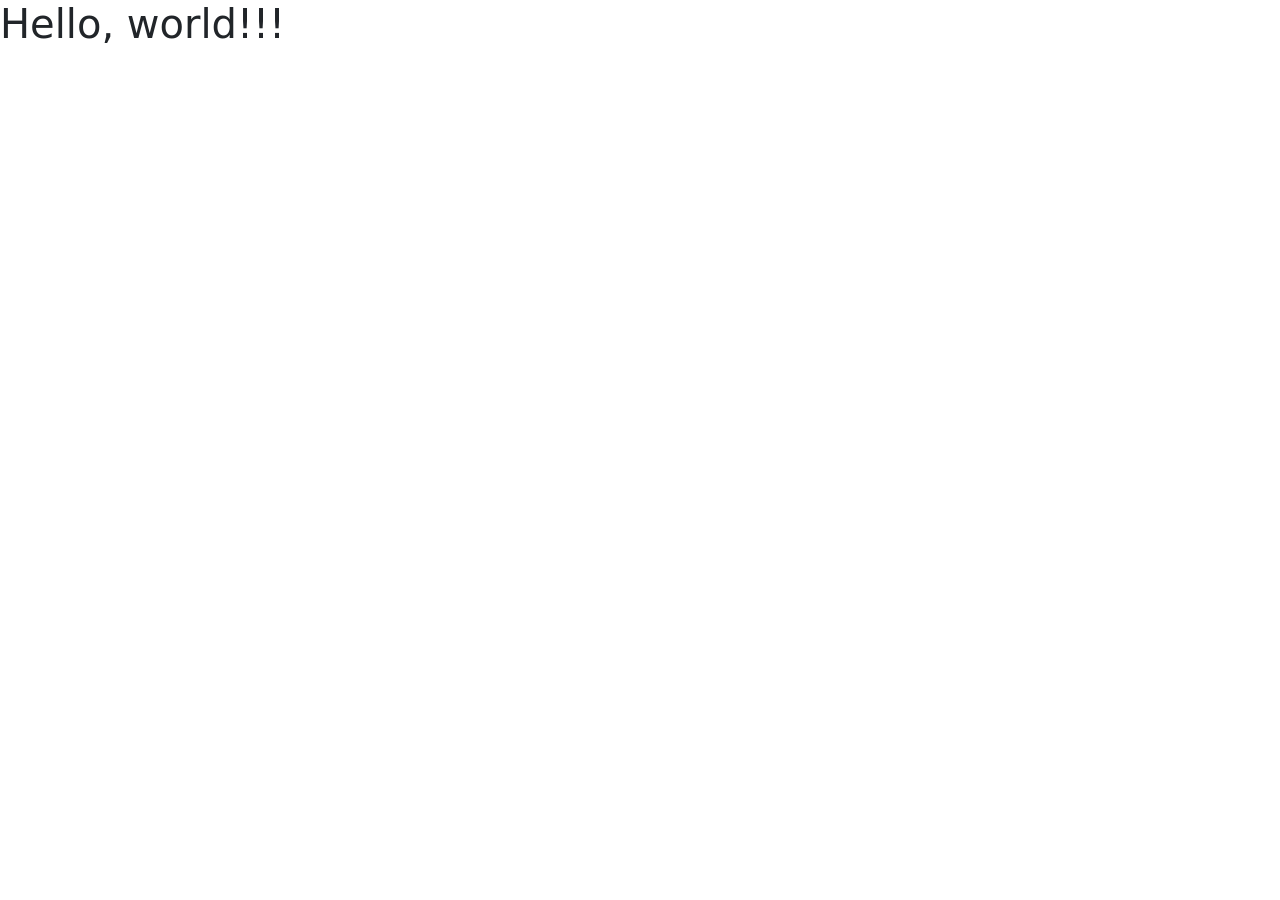
==== index.html @ 469d05d3 "加!" ====
<!doctype html>
<html lang="en">

<head>
    <meta charset="utf-8">
    <meta name="viewport" content="width=device-width, initial-scale=1">
    <title>Bootstrap demo</title>
    <link href="css/bootstrap.min.css" rel="stylesheet">
    <link ref="stylesheet" href="css/style.css">
</head>

<body>
    <h1>Hello, world!!!</h1>
    <script src="js/bootstrap.min.js"></script>
</body>
</html>
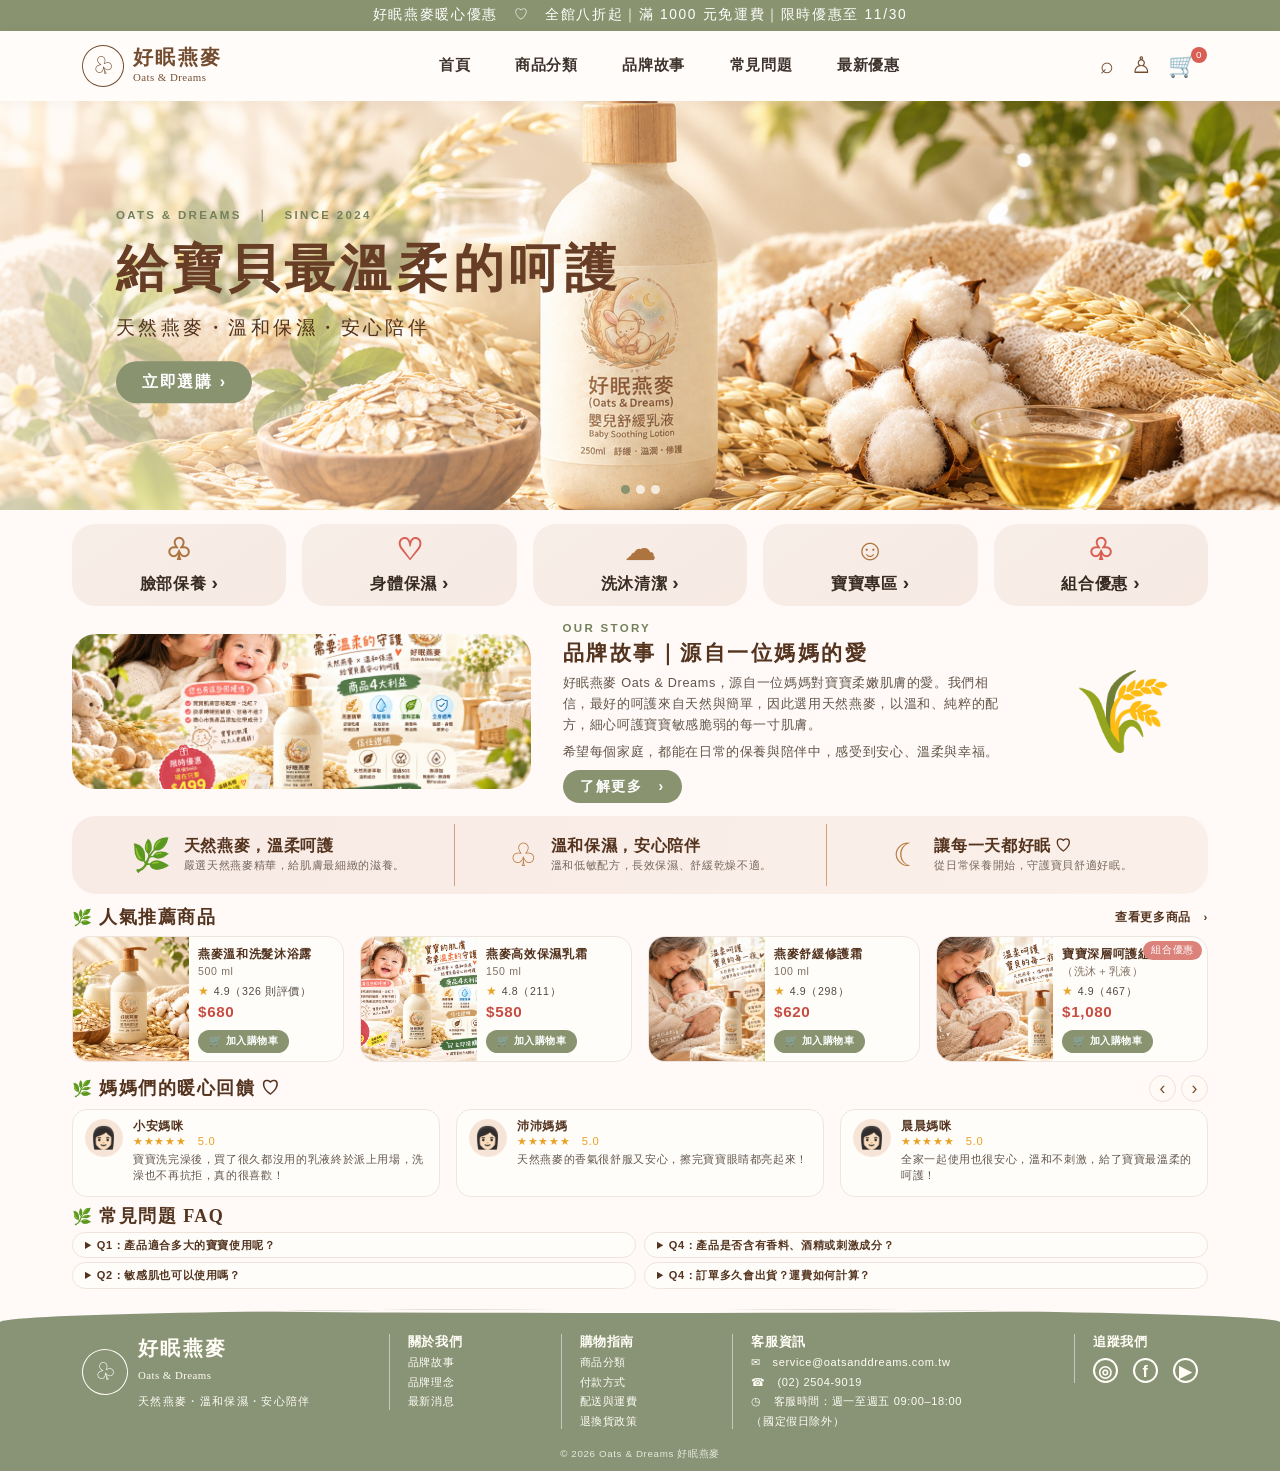
==== commit 8f510684: "Build responsive Oats and Dreams storefront" ====
--- a/index.html
+++ b/index.html
@@ -1,16 +1,95 @@
 <!doctype html>
-<html lang="en">
+<html lang="zh-Hant">
 
 <head>
     <meta charset="utf-8">
     <meta name="viewport" content="width=device-width, initial-scale=1">
-    <title>Bootstrap demo</title>
+    <meta name="description" content="好眠燕麥 Oats & Dreams，以天然燕麥與溫和保濕，陪伴寶貝每一個安心好眠。">
+    <meta name="theme-color" content="#8d9677">
+    <title>好眠燕麥 Oats &amp; Dreams｜給寶貝最溫柔的呵護</title>
     <link href="css/bootstrap.min.css" rel="stylesheet">
-    <link ref="stylesheet" href="css/style.css">
+    <link rel="stylesheet" href="css/style.css">
 </head>
 
 <body>
-    <h1>Hello, world!!!</h1>
-    <script src="js/bootstrap.min.js"></script>
+    <div class="announcement-bar text-center">好眠燕麥暖心優惠　♡　全館八折起｜滿 1000 元免運費｜限時優惠至 11/30</div>
+
+    <nav class="navbar navbar-expand-lg shop-nav sticky-top" aria-label="主要導覽">
+        <div class="container">
+            <a class="navbar-brand brand-mark" href="#top" aria-label="好眠燕麥首頁">
+                <span class="bunny" aria-hidden="true">♧</span><span><strong>好眠燕麥</strong><small>Oats &amp; Dreams</small></span>
+            </a>
+            <button class="navbar-toggler" type="button" data-bs-toggle="collapse" data-bs-target="#mainNav" aria-controls="mainNav" aria-expanded="false" aria-label="切換導覽選單"><span class="navbar-toggler-icon"></span></button>
+            <div class="collapse navbar-collapse" id="mainNav">
+                <ul class="navbar-nav mx-auto align-items-lg-center gap-lg-4">
+                    <li class="nav-item"><a class="nav-link" href="#top">首頁</a></li>
+                    <li class="nav-item"><a class="nav-link" href="#categories">商品分類</a></li>
+                    <li class="nav-item"><a class="nav-link" href="#story">品牌故事</a></li>
+                    <li class="nav-item"><a class="nav-link" href="#faq">常見問題</a></li>
+                    <li class="nav-item"><a class="nav-link" href="#products">最新優惠</a></li>
+                </ul>
+                <div class="nav-tools d-flex gap-3"><a href="#products" aria-label="搜尋商品">⌕</a><a href="#footer" aria-label="會員專區">♙</a><a href="#products" aria-label="購物車">🛒<span class="cart-count">0</span></a></div>
+            </div>
+        </div>
+    </nav>
+
+    <main id="top">
+        <section class="hero" aria-label="品牌主視覺">
+            <div id="heroCarousel" class="carousel slide carousel-fade" data-bs-ride="carousel">
+                <div class="carousel-indicators">
+                    <button type="button" data-bs-target="#heroCarousel" data-bs-slide-to="0" class="active" aria-current="true" aria-label="第 1 張"></button>
+                    <button type="button" data-bs-target="#heroCarousel" data-bs-slide-to="1" aria-label="第 2 張"></button>
+                    <button type="button" data-bs-target="#heroCarousel" data-bs-slide-to="2" aria-label="第 3 張"></button>
+                </div>
+                <div class="carousel-inner">
+                    <div class="carousel-item active"><img src="img/01.jpg" class="hero-image" alt="天然燕麥與好眠燕麥寶寶舒緩乳液"><div class="hero-copy"><p class="eyebrow">OATS &amp; DREAMS　｜　SINCE 2024</p><h1>給寶貝最溫柔的呵護</h1><p class="hero-subtitle">天然燕麥・溫和保濕・安心陪伴</p><a class="btn btn-olive" href="#products">立即選購 <span aria-hidden="true">›</span></a></div></div>
+                    <div class="carousel-item"><img src="img/02.jpg" class="hero-image" alt="媽媽與寶寶的溫柔肌膚呵護"><div class="hero-copy"><p class="eyebrow">GENTLE CARE, EVERY DAY</p><h2>從第一瓶開始<br>給寶貝安心呵護</h2><p class="hero-subtitle">溫柔成分，陪伴每一個成長時刻</p><a class="btn btn-olive" href="#story">認識我們 <span aria-hidden="true">›</span></a></div></div>
+                    <div class="carousel-item"><img src="img/03.jpg" class="hero-image" alt="好眠燕麥為寶貝帶來舒適保濕"><div class="hero-copy"><p class="eyebrow">A LITTLE LOVE, A BETTER SLEEP</p><h2>溫柔呵護<br>寶貝的每一夜</h2><p class="hero-subtitle">天然燕麥 × 溫和保濕</p><a class="btn btn-olive" href="#products">探索系列 <span aria-hidden="true">›</span></a></div></div>
+                </div>
+                <button class="carousel-control-prev" type="button" data-bs-target="#heroCarousel" data-bs-slide="prev" aria-label="上一張"><span class="carousel-control-prev-icon" aria-hidden="true"></span></button>
+                <button class="carousel-control-next" type="button" data-bs-target="#heroCarousel" data-bs-slide="next" aria-label="下一張"><span class="carousel-control-next-icon" aria-hidden="true"></span></button>
+            </div>
+        </section>
+
+        <div class="container storefront">
+            <section id="categories" class="category-grid row g-3" aria-label="商品分類">
+                <div class="col-6 col-md"><a class="category-card" href="#products"><span class="category-icon">♧</span><span>臉部保養 <b>›</b></span></a></div>
+                <div class="col-6 col-md"><a class="category-card" href="#products"><span class="category-icon coral">♡</span><span>身體保濕 <b>›</b></span></a></div>
+                <div class="col-6 col-md"><a class="category-card" href="#products"><span class="category-icon">☁</span><span>洗沐清潔 <b>›</b></span></a></div>
+                <div class="col-6 col-md"><a class="category-card" href="#products"><span class="category-icon">☺</span><span>寶寶專區 <b>›</b></span></a></div>
+                <div class="col-12 col-md"><a class="category-card" href="#products"><span class="category-icon coral">♧</span><span>組合優惠 <b>›</b></span></a></div>
+            </section>
+
+            <section id="story" class="story row align-items-center g-4">
+                <div class="col-lg-5"><img src="img/02.jpg" class="story-image" alt="媽媽親吻寶寶，傳遞溫柔呵護"></div>
+                <div class="col-lg-5 story-copy"><p class="section-kicker">OUR STORY</p><h2>品牌故事｜源自一位媽媽的愛</h2><p>好眠燕麥 Oats &amp; Dreams，源自一位媽媽對寶寶柔嫩肌膚的愛。我們相信，最好的呵護來自天然與簡單，因此選用天然燕麥，以溫和、純粹的配方，細心呵護寶寶敏感脆弱的每一寸肌膚。</p><p>希望每個家庭，都能在日常的保養與陪伴中，感受到安心、溫柔與幸福。</p><a class="btn btn-olive btn-sm" href="#footer">了解更多　›</a></div>
+                <div class="col-lg-2 story-sprig" aria-hidden="true">🌾</div>
+            </section>
+
+            <section class="promise row g-0" aria-label="品牌理念">
+                <div class="col-md-4 promise-item"><span class="promise-icon">🌿</span><div><h3>天然燕麥，溫柔呵護</h3><p>嚴選天然燕麥精華，給肌膚最細緻的滋養。</p></div></div>
+                <div class="col-md-4 promise-item"><span class="promise-icon">♧</span><div><h3>溫和保濕，安心陪伴</h3><p>溫和低敏配方，長效保濕、舒緩乾燥不適。</p></div></div>
+                <div class="col-md-4 promise-item"><span class="promise-icon">☾</span><div><h3>讓每一天都好眠 ♡</h3><p>從日常保養開始，守護寶貝舒適好眠。</p></div></div>
+            </section>
+
+            <section id="products" class="products-section">
+                <div class="section-heading"><h2><span>🌿</span> 人氣推薦商品</h2><a href="#products">查看更多商品　›</a></div>
+                <div class="row g-3 product-grid">
+                    <div class="col-12 col-sm-6 col-lg-3"><article class="product-card"><img src="img/01.jpg" alt="燕麥舒緩乳液"><div class="product-info"><h3>燕麥溫和洗髮沐浴露</h3><p>500 ml</p><div class="rating">★ <span>4.9（326 則評價）</span></div><strong class="price">$680</strong><a class="btn btn-olive btn-sm" href="#footer">🛒 加入購物車</a></div></article></div>
+                    <div class="col-12 col-sm-6 col-lg-3"><article class="product-card"><img src="img/02.jpg" alt="燕麥高效保濕乳霜"><div class="product-info"><h3>燕麥高效保濕乳霜</h3><p>150 ml</p><div class="rating">★ <span>4.8（211）</span></div><strong class="price">$580</strong><a class="btn btn-olive btn-sm" href="#footer">🛒 加入購物車</a></div></article></div>
+                    <div class="col-12 col-sm-6 col-lg-3"><article class="product-card"><img src="img/04.png" alt="燕麥舒緩修護霜"><div class="product-info"><h3>燕麥舒緩修護霜</h3><p>100 ml</p><div class="rating">★ <span>4.9（298）</span></div><strong class="price">$620</strong><a class="btn btn-olive btn-sm" href="#footer">🛒 加入購物車</a></div></article></div>
+                    <div class="col-12 col-sm-6 col-lg-3"><article class="product-card"><span class="product-badge">組合優惠</span><img src="img/03.jpg" alt="寶寶深層呵護組"><div class="product-info"><h3>寶寶深層呵護組</h3><p>（洗沐＋乳液）</p><div class="rating">★ <span>4.9（467）</span></div><strong class="price">$1,080</strong><a class="btn btn-olive btn-sm" href="#footer">🛒 加入購物車</a></div></article></div>
+                </div>
+            </section>
+
+            <section class="reviews-section"><div class="section-heading"><h2><span>🌿</span> 媽媽們的暖心回饋 ♡</h2><div class="review-arrows"><button aria-label="上一則">‹</button><button aria-label="下一則">›</button></div></div><div class="row g-3"><div class="col-md-4"><article class="review-card"><span class="avatar">👩🏻</span><div><h3>小安媽咪</h3><div class="stars">★★★★★　5.0</div><p>寶寶洗完澡後，買了很久都沒用的乳液終於派上用場，洗澡也不再抗拒，真的很喜歡！</p></div></article></div><div class="col-md-4"><article class="review-card"><span class="avatar">👩🏻</span><div><h3>沛沛媽媽</h3><div class="stars">★★★★★　5.0</div><p>天然燕麥的香氣很舒服又安心，擦完寶寶眼睛都亮起來！</p></div></article></div><div class="col-md-4"><article class="review-card"><span class="avatar">👩🏻</span><div><h3>晨晨媽咪</h3><div class="stars">★★★★★　5.0</div><p>全家一起使用也很安心，溫和不刺激，給了寶寶最溫柔的呵護！</p></div></article></div></div></section>
+
+            <section id="faq" class="faq-section"><h2><span>🌿</span> 常見問題 FAQ</h2><div class="row g-2"><div class="col-md-6"><details><summary>Q1：產品適合多大的寶寶使用呢？</summary><p>配方溫和，建議依商品說明使用；第一次使用可先做局部肌膚測試。</p></details><details><summary>Q2：敏感肌也可以使用嗎？</summary><p>每位寶寶膚況不同，敏感肌建議先諮詢專業醫師。</p></details></div><div class="col-md-6"><details><summary>Q4：產品是否含有香料、酒精或刺激成分？</summary><p>請參考各商品完整成分標示，如有疑慮可聯絡客服。</p></details><details><summary>Q4：訂單多久會出貨？運費如何計算？</summary><p>滿 NT$1,000 享免運優惠，出貨時間請參考購物須知。</p></details></div></div></section>
+        </div>
+    </main>
+
+    <footer id="footer" class="site-footer"><div class="container footer-content"><div class="footer-brand"><span class="bunny">♧</span><div><strong>好眠燕麥</strong><small>Oats &amp; Dreams</small><p>天然燕麥・溫和保濕・安心陪伴</p></div></div><div class="footer-col"><h2>關於我們</h2><a href="#story">品牌故事</a><a href="#story">品牌理念</a><a href="#products">最新消息</a></div><div class="footer-col"><h2>購物指南</h2><a href="#products">商品分類</a><a href="#faq">付款方式</a><a href="#faq">配送與運費</a><a href="#faq">退換貨政策</a></div><div class="footer-col contact"><h2>客服資訊</h2><a href="mailto:service@oatsanddreams.com.tw">✉　service@oatsanddreams.com.tw</a><a href="tel:025049019">☎　(02) 2504-9019</a><span>◷　客服時間：週一至週五 09:00–18:00</span><span>（國定假日除外）</span></div><div class="footer-col social"><h2>追蹤我們</h2><div><a href="#footer" aria-label="Instagram">◎</a><a href="#footer" aria-label="Facebook">f</a><a href="#footer" aria-label="YouTube">▶</a></div></div></div><div class="copyright">© 2026 Oats &amp; Dreams 好眠燕麥</div></footer>
+
+    <script src="js/bootstrap.bundle.min.js"></script>
 </body>
-</html>+</html>
--- a/css/style.css
+++ b/css/style.css
@@ -0,0 +1,140 @@
+:root {
+    --ink: #54341f;
+    --brown: #744d31;
+    --olive: #89936f;
+    --olive-dark: #74805c;
+    --cream: #fffaf6;
+    --peach: #f7ece5;
+    --coral: #d95e54;
+}
+
+html { scroll-behavior: smooth; scroll-padding-top: 90px; }
+body { color: var(--ink); background: #fffaf7; font-family: "Noto Sans TC", "Microsoft JhengHei", sans-serif; letter-spacing: .04em; }
+a { color: inherit; text-decoration: none; }
+.announcement-bar { padding: 5px 12px; background: var(--olive); color: #fff; font-size: .86rem; letter-spacing: .12em; }
+.shop-nav { min-height: 70px; background: rgba(255, 252, 249, .96); box-shadow: 0 2px 12px #5938170b; }
+.brand-mark { display: inline-flex; align-items: center; gap: 9px; color: var(--brown); line-height: 1.1; }
+.brand-mark strong, .footer-brand strong { display: block; font-family: Georgia, "Noto Serif TC", serif; font-size: 1.22rem; letter-spacing: .12em; }
+.brand-mark small, .footer-brand small { display: block; margin-top: 4px; font-family: Georgia, serif; font-size: .68rem; letter-spacing: .04em; }
+.bunny { display: inline-grid; width: 42px; height: 42px; place-items: center; border: 1.5px solid currentColor; border-radius: 50%; font-size: 1.55rem; transform: rotate(-18deg); }
+.navbar-nav .nav-link { padding: .75rem .65rem !important; color: #3e342d; font-size: .95rem; font-weight: 600; }
+.navbar-nav .nav-link:hover, .nav-tools a:hover { color: var(--olive-dark); }
+.nav-tools a { position: relative; color: var(--brown); font-size: 1.45rem; line-height: 1; }
+.cart-count { position: absolute; top: -7px; right: -9px; display: grid; width: 16px; height: 16px; place-items: center; border-radius: 50%; background: var(--coral); color: white; font-size: .62rem; }
+.hero, .hero .carousel, .hero .carousel-inner, .hero .carousel-item { min-height: 310px; height: clamp(310px, 32vw, 450px); }
+.hero { overflow: hidden; background: #eee3d9; }
+.hero-image { width: 100%; height: 100%; object-fit: cover; object-position: center 54%; }
+.hero .carousel-item::after { position: absolute; inset: 0; background: linear-gradient(90deg, rgba(255,248,241,.68), rgba(255,248,241,.33) 37%, transparent 70%); content: ""; }
+.hero-copy { position: absolute; z-index: 1; top: 50%; left: max(calc((100vw - 1120px) / 2 + 36px), 8%); width: min(46%, 510px); transform: translateY(-50%); }
+.hero-copy .eyebrow, .section-kicker { margin-bottom: .55rem; color: var(--olive-dark); font-size: .72rem; font-weight: 700; letter-spacing: .2em; }
+.hero-copy h1, .hero-copy h2 { margin-bottom: .4rem; color: #673e25; font-family: Georgia, "Noto Serif TC", serif; font-size: clamp(2rem, 4vw, 3.25rem); font-weight: 700; letter-spacing: .1em; line-height: 1.35; }
+.hero-subtitle { margin: .7rem 0 1.15rem; font-size: clamp(.95rem, 1.8vw, 1.2rem); letter-spacing: .18em; }
+.btn-olive { padding: .56rem 1.6rem; border: 0; border-radius: 50rem; background: var(--olive); color: white; font-weight: 600; letter-spacing: .12em; }
+.btn-olive:hover, .btn-olive:focus { background: var(--olive-dark); color: white; }
+.hero .carousel-indicators { z-index: 2; margin-bottom: 1rem; }
+.hero .carousel-indicators [data-bs-target] { width: 9px; height: 9px; border: 0; border-radius: 50%; background-color: #fff; opacity: .72; }
+.hero .carousel-indicators .active { background-color: var(--olive); opacity: 1; }
+.storefront { max-width: 1160px; }
+.category-grid { padding: 14px 0 10px; }
+.category-card { display: flex; min-height: 82px; flex-direction: column; align-items: center; justify-content: center; gap: 2px; border-radius: 23px; background: linear-gradient(145deg, #f8eee8, #f6eae3); color: #382b22; font-weight: 650; transition: transform .2s, box-shadow .2s; }
+.category-card:hover { transform: translateY(-3px); box-shadow: 0 8px 20px #68442212; }
+.category-icon { color: #ae7440; font-family: Georgia, serif; font-size: 1.85rem; line-height: 1.15; }
+.category-icon.coral { color: var(--coral); }
+.category-card b { font-size: 1.2rem; }
+.story { padding: 4px 0 13px; }
+.story-image { width: 100%; height: 155px; border-radius: 24px; object-fit: cover; object-position: 17% 43%; }
+.story-copy { position: relative; padding: 0 1.2rem; }
+.story-copy .section-kicker { margin-bottom: .2rem; }
+.story-copy h2 { margin-bottom: .45rem; font-family: Georgia, "Noto Serif TC", serif; font-size: 1.32rem; font-weight: 700; letter-spacing: .12em; }
+.story-copy p:not(.section-kicker) { margin-bottom: .42rem; color: #625449; font-size: .79rem; line-height: 1.65; }
+.story-copy .btn { padding: .38rem 1.1rem; }
+.story-sprig { display: grid; place-items: center; color: #bd8543; font-size: 5rem; }
+.promise { margin: 0 0 13px; padding: 8px 10px; border-radius: 24px; background: linear-gradient(100deg, #f8eae5, #fbf0e9); }
+.promise-item { display: flex; min-height: 62px; align-items: center; justify-content: center; gap: 12px; padding: 5px 14px; }
+.promise-item + .promise-item { border-left: 1px solid #d8a079; }
+.promise-icon { color: #b87b3e; font-size: 2rem; }
+.promise-item h3 { margin: 0 0 2px; font-family: Georgia, "Noto Serif TC", serif; font-size: 1rem; font-weight: 700; }
+.promise-item p { margin: 0; color: #75665b; font-size: .7rem; }
+.products-section, .reviews-section { margin-top: 7px; }
+.section-heading { display: flex; align-items: center; justify-content: space-between; margin-bottom: 7px; }
+.section-heading h2, .faq-section > h2 { margin: 0; font-family: Georgia, "Noto Serif TC", serif; font-size: 1.13rem; font-weight: 750; letter-spacing: .08em; }
+.section-heading h2 span, .faq-section > h2 span { color: #9ba77d; font-size: 1rem; }
+.section-heading > a { font-size: .72rem; font-weight: 600; }
+.product-card { position: relative; display: flex; min-height: 124px; overflow: hidden; border: 1px solid #eee5df; border-radius: 17px; background: #fffdfa; }
+.product-card > img { width: 43%; min-height: 124px; object-fit: cover; object-position: center; }
+.product-info { display: flex; min-width: 0; flex: 1; flex-direction: column; align-items: flex-start; padding: 9px 9px 8px; }
+.product-info h3 { margin: 0; font-size: .77rem; font-weight: 700; line-height: 1.4; }
+.product-info p { margin: 1px 0 2px; color: #806f61; font-size: .66rem; }
+.rating { color: #e9a522; font-size: .76rem; }
+.rating span { color: #51473f; font-size: .66rem; }
+.price { margin: 1px 0 3px; color: #c74d43; font-size: .95rem; }
+.product-info .btn { margin-top: auto; padding: .24rem .7rem; font-size: .65rem; letter-spacing: .04em; }
+.product-badge { position: absolute; z-index: 1; top: 4px; right: 5px; padding: 2px 8px; border-radius: 50rem; background: #db827b; color: white; font-size: .61rem; }
+.reviews-section { margin-top: 13px; }
+.review-arrows { display: flex; gap: 5px; }
+.review-arrows button { width: 27px; height: 27px; border: 1px solid #eee2d9; border-radius: 50%; background: #fffaf6; color: var(--brown); font-size: 1.1rem; line-height: 1; }
+.review-card { display: flex; min-height: 88px; gap: 10px; padding: 9px 12px; border: 1px solid #eee5df; border-radius: 15px; background: #fffdfa; }
+.avatar { display: grid; width: 38px; height: 38px; flex: 0 0 38px; place-items: center; border-radius: 50%; background: #f6e5d7; font-size: 1.35rem; }
+.review-card h3 { margin: 0; font-size: .76rem; font-weight: 700; }
+.stars { color: #eaa226; font-size: .7rem; }
+.review-card p { margin: 2px 0 0; color: #62564c; font-size: .66rem; line-height: 1.5; }
+.faq-section { margin: 9px 0 16px; }
+.faq-section > h2 { margin-bottom: 4px; }
+.faq-section details { margin-bottom: 4px; padding: 4px 12px; border: 1px solid #eee4dc; border-radius: 50rem; background: #fffdfa; font-size: .69rem; }
+.faq-section summary { cursor: pointer; font-weight: 600; list-style-position: inside; }
+.faq-section details p { margin: 6px 0 4px 22px; color: #75665b; }
+.site-footer { position: relative; overflow: hidden; padding: 25px 0 9px; border-radius: 48% 48% 0 0 / 8% 8% 0 0; background: #899477; color: #fffdf5; }
+.site-footer::before { position: absolute; top: 0; right: 0; left: 0; height: 14px; border-radius: 50%; background: #fffaf7; content: ""; transform: translateY(-10px); }
+.footer-content { display: flex; align-items: flex-start; justify-content: space-between; gap: 22px; }
+.footer-brand { display: flex; align-items: center; gap: 10px; min-width: 240px; }
+.footer-brand .bunny { width: 46px; height: 46px; }
+.footer-brand p { margin: 10px 0 0; font-size: .7rem; letter-spacing: .12em; }
+.footer-col { display: flex; flex-direction: column; gap: 3px; min-width: 105px; padding-left: 18px; border-left: 1px solid #ffffff80; font-size: .69rem; }
+.footer-col h2 { margin: 0 0 2px; font-size: .8rem; font-weight: 700; }
+.footer-col a:hover { color: #f7d8a8; }
+.footer-col.contact { min-width: 275px; }
+.footer-col.social > div { display: flex; gap: 15px; margin-top: 4px; }
+.footer-col.social > div a { display: grid; width: 25px; height: 25px; place-items: center; border: 2px solid currentColor; border-radius: 50%; font-size: 1rem; font-weight: 700; }
+.copyright { margin-top: 18px; text-align: center; font-size: .61rem; opacity: .8; }
+
+@media (max-width: 991.98px) {
+    .navbar-collapse { padding: 8px 0 13px; }
+    .nav-tools { padding-top: 8px; }
+    .story-sprig { display: none; }
+    .footer-content { flex-wrap: wrap; }
+}
+
+@media (max-width: 767.98px) {
+    .announcement-bar { font-size: .69rem; letter-spacing: .03em; }
+    .shop-nav { min-height: 62px; }
+    .hero, .hero .carousel, .hero .carousel-inner, .hero .carousel-item { min-height: 355px; height: 65vw; max-height: 470px; }
+    .hero-image { object-position: 57% center; }
+    .hero .carousel-item::after { background: linear-gradient(90deg, rgba(255,248,241,.82), rgba(255,248,241,.5) 53%, rgba(255,248,241,.04)); }
+    .hero-copy { left: 7%; width: 73%; }
+    .hero-copy h1, .hero-copy h2 { font-size: clamp(1.8rem, 7vw, 2.55rem); }
+    .hero-subtitle { max-width: 255px; font-size: .9rem; letter-spacing: .1em; }
+    .category-card { min-height: 76px; border-radius: 18px; font-size: .85rem; }
+    .story { padding-top: 4px; }
+    .story-image { height: 210px; }
+    .story-copy { padding: 0 12px; }
+    .promise { padding: 8px 12px; }
+    .promise-item { justify-content: flex-start; padding: 8px 10px; }
+    .promise-item + .promise-item { border-top: 1px solid #d8a079; border-left: 0; }
+    .promise-item p { font-size: .74rem; }
+    .product-card { min-height: 140px; }
+    .product-card > img { min-height: 140px; }
+    .product-info { padding: 10px; }
+    .product-info h3 { font-size: .82rem; }
+    .product-info .btn { font-size: .7rem; }
+    .faq-section details { border-radius: 16px; }
+    .site-footer { border-radius: 20% 20% 0 0 / 3% 3% 0 0; }
+    .footer-content { gap: 18px 10px; }
+    .footer-brand { width: 100%; }
+    .footer-col { min-width: calc(50% - 10px); padding-left: 10px; }
+    .footer-col.contact { min-width: 100%; }
+}
+
+@media (prefers-reduced-motion: reduce) {
+    html { scroll-behavior: auto; }
+    *, *::before, *::after { transition-duration: .01ms !important; animation-duration: .01ms !important; animation-iteration-count: 1 !important; }
+}
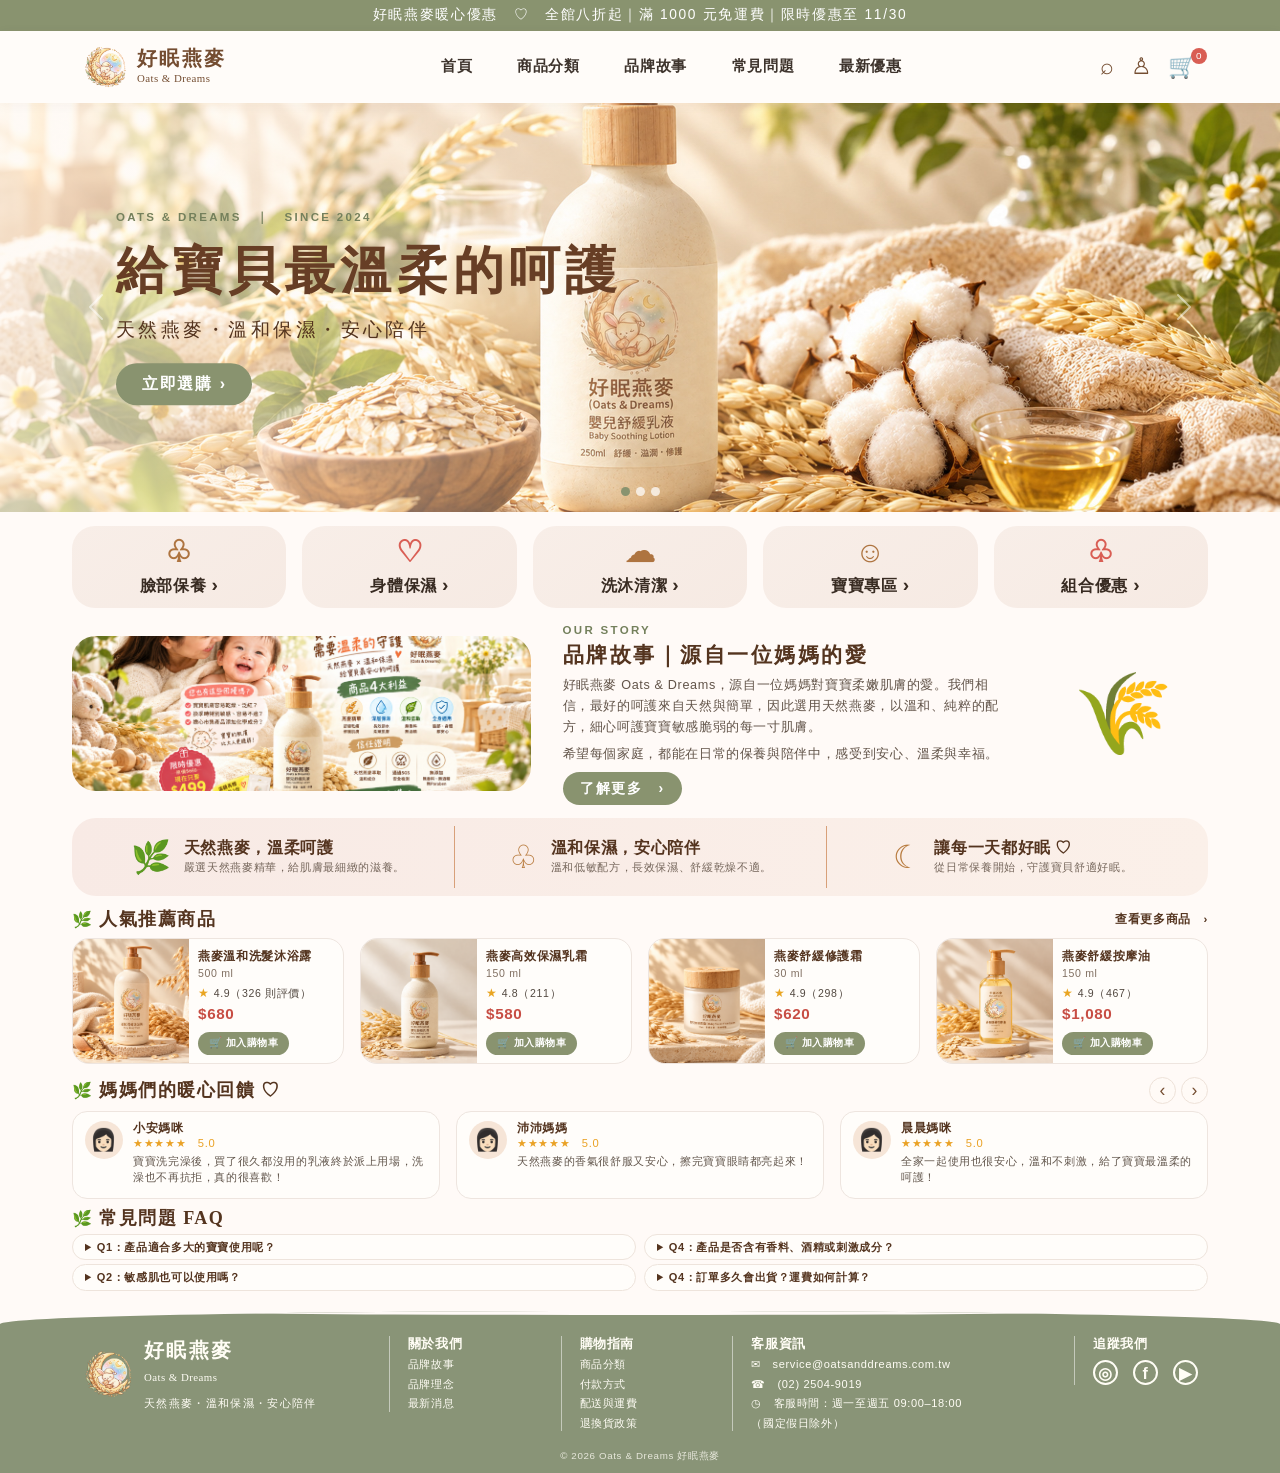
==== commit 93f04046: "Update storefront product images and logo" ====
--- a/index.html
+++ b/index.html
@@ -17,7 +17,7 @@
     <nav class="navbar navbar-expand-lg shop-nav sticky-top" aria-label="主要導覽">
         <div class="container">
             <a class="navbar-brand brand-mark" href="#top" aria-label="好眠燕麥首頁">
-                <span class="bunny" aria-hidden="true">♧</span><span><strong>好眠燕麥</strong><small>Oats &amp; Dreams</small></span>
+                <img class="brand-logo" src="img/LOGO.png" alt=""><span><strong>好眠燕麥</strong><small>Oats &amp; Dreams</small></span>
             </a>
             <button class="navbar-toggler" type="button" data-bs-toggle="collapse" data-bs-target="#mainNav" aria-controls="mainNav" aria-expanded="false" aria-label="切換導覽選單"><span class="navbar-toggler-icon"></span></button>
             <div class="collapse navbar-collapse" id="mainNav">
@@ -75,10 +75,10 @@
             <section id="products" class="products-section">
                 <div class="section-heading"><h2><span>🌿</span> 人氣推薦商品</h2><a href="#products">查看更多商品　›</a></div>
                 <div class="row g-3 product-grid">
-                    <div class="col-12 col-sm-6 col-lg-3"><article class="product-card"><img src="img/01.jpg" alt="燕麥舒緩乳液"><div class="product-info"><h3>燕麥溫和洗髮沐浴露</h3><p>500 ml</p><div class="rating">★ <span>4.9（326 則評價）</span></div><strong class="price">$680</strong><a class="btn btn-olive btn-sm" href="#footer">🛒 加入購物車</a></div></article></div>
-                    <div class="col-12 col-sm-6 col-lg-3"><article class="product-card"><img src="img/02.jpg" alt="燕麥高效保濕乳霜"><div class="product-info"><h3>燕麥高效保濕乳霜</h3><p>150 ml</p><div class="rating">★ <span>4.8（211）</span></div><strong class="price">$580</strong><a class="btn btn-olive btn-sm" href="#footer">🛒 加入購物車</a></div></article></div>
-                    <div class="col-12 col-sm-6 col-lg-3"><article class="product-card"><img src="img/04.png" alt="燕麥舒緩修護霜"><div class="product-info"><h3>燕麥舒緩修護霜</h3><p>100 ml</p><div class="rating">★ <span>4.9（298）</span></div><strong class="price">$620</strong><a class="btn btn-olive btn-sm" href="#footer">🛒 加入購物車</a></div></article></div>
-                    <div class="col-12 col-sm-6 col-lg-3"><article class="product-card"><span class="product-badge">組合優惠</span><img src="img/03.jpg" alt="寶寶深層呵護組"><div class="product-info"><h3>寶寶深層呵護組</h3><p>（洗沐＋乳液）</p><div class="rating">★ <span>4.9（467）</span></div><strong class="price">$1,080</strong><a class="btn btn-olive btn-sm" href="#footer">🛒 加入購物車</a></div></article></div>
+                    <div class="col-12 col-sm-6 col-lg-3"><article class="product-card"><img src="img/燕麥溫和洗髮沐浴露.png" alt="燕麥溫和洗髮沐浴露"><div class="product-info"><h3>燕麥溫和洗髮沐浴露</h3><p>500 ml</p><div class="rating">★ <span>4.9（326 則評價）</span></div><strong class="price">$680</strong><a class="btn btn-olive btn-sm" href="#footer">🛒 加入購物車</a></div></article></div>
+                    <div class="col-12 col-sm-6 col-lg-3"><article class="product-card"><img src="img/燕麥高效保濕乳霜.png" alt="燕麥高效保濕乳霜"><div class="product-info"><h3>燕麥高效保濕乳霜</h3><p>150 ml</p><div class="rating">★ <span>4.8（211）</span></div><strong class="price">$580</strong><a class="btn btn-olive btn-sm" href="#footer">🛒 加入購物車</a></div></article></div>
+                    <div class="col-12 col-sm-6 col-lg-3"><article class="product-card"><img src="img/燕麥舒緩修護霜.png" alt="燕麥舒緩修護霜"><div class="product-info"><h3>燕麥舒緩修護霜</h3><p>30 ml</p><div class="rating">★ <span>4.9（298）</span></div><strong class="price">$620</strong><a class="btn btn-olive btn-sm" href="#footer">🛒 加入購物車</a></div></article></div>
+                    <div class="col-12 col-sm-6 col-lg-3"><article class="product-card"><img src="img/燕麥舒緩按摩油.png" alt="燕麥舒緩按摩油"><div class="product-info"><h3>燕麥舒緩按摩油</h3><p>150 ml</p><div class="rating">★ <span>4.9（467）</span></div><strong class="price">$1,080</strong><a class="btn btn-olive btn-sm" href="#footer">🛒 加入購物車</a></div></article></div>
                 </div>
             </section>
 
@@ -88,7 +88,7 @@
         </div>
     </main>
 
-    <footer id="footer" class="site-footer"><div class="container footer-content"><div class="footer-brand"><span class="bunny">♧</span><div><strong>好眠燕麥</strong><small>Oats &amp; Dreams</small><p>天然燕麥・溫和保濕・安心陪伴</p></div></div><div class="footer-col"><h2>關於我們</h2><a href="#story">品牌故事</a><a href="#story">品牌理念</a><a href="#products">最新消息</a></div><div class="footer-col"><h2>購物指南</h2><a href="#products">商品分類</a><a href="#faq">付款方式</a><a href="#faq">配送與運費</a><a href="#faq">退換貨政策</a></div><div class="footer-col contact"><h2>客服資訊</h2><a href="mailto:service@oatsanddreams.com.tw">✉　service@oatsanddreams.com.tw</a><a href="tel:025049019">☎　(02) 2504-9019</a><span>◷　客服時間：週一至週五 09:00–18:00</span><span>（國定假日除外）</span></div><div class="footer-col social"><h2>追蹤我們</h2><div><a href="#footer" aria-label="Instagram">◎</a><a href="#footer" aria-label="Facebook">f</a><a href="#footer" aria-label="YouTube">▶</a></div></div></div><div class="copyright">© 2026 Oats &amp; Dreams 好眠燕麥</div></footer>
+    <footer id="footer" class="site-footer"><div class="container footer-content"><div class="footer-brand"><img class="brand-logo" src="img/LOGO.png" alt=""><div><strong>好眠燕麥</strong><small>Oats &amp; Dreams</small><p>天然燕麥・溫和保濕・安心陪伴</p></div></div><div class="footer-col"><h2>關於我們</h2><a href="#story">品牌故事</a><a href="#story">品牌理念</a><a href="#products">最新消息</a></div><div class="footer-col"><h2>購物指南</h2><a href="#products">商品分類</a><a href="#faq">付款方式</a><a href="#faq">配送與運費</a><a href="#faq">退換貨政策</a></div><div class="footer-col contact"><h2>客服資訊</h2><a href="mailto:service@oatsanddreams.com.tw">✉　service@oatsanddreams.com.tw</a><a href="tel:025049019">☎　(02) 2504-9019</a><span>◷　客服時間：週一至週五 09:00–18:00</span><span>（國定假日除外）</span></div><div class="footer-col social"><h2>追蹤我們</h2><div><a href="#footer" aria-label="Instagram">◎</a><a href="#footer" aria-label="Facebook">f</a><a href="#footer" aria-label="YouTube">▶</a></div></div></div><div class="copyright">© 2026 Oats &amp; Dreams 好眠燕麥</div></footer>
 
     <script src="js/bootstrap.bundle.min.js"></script>
 </body>
--- a/css/style.css
+++ b/css/style.css
@@ -16,7 +16,7 @@
 .brand-mark { display: inline-flex; align-items: center; gap: 9px; color: var(--brown); line-height: 1.1; }
 .brand-mark strong, .footer-brand strong { display: block; font-family: Georgia, "Noto Serif TC", serif; font-size: 1.22rem; letter-spacing: .12em; }
 .brand-mark small, .footer-brand small { display: block; margin-top: 4px; font-family: Georgia, serif; font-size: .68rem; letter-spacing: .04em; }
-.bunny { display: inline-grid; width: 42px; height: 42px; place-items: center; border: 1.5px solid currentColor; border-radius: 50%; font-size: 1.55rem; transform: rotate(-18deg); }
+.brand-logo { display: block; width: 46px; height: 46px; object-fit: contain; }
 .navbar-nav .nav-link { padding: .75rem .65rem !important; color: #3e342d; font-size: .95rem; font-weight: 600; }
 .navbar-nav .nav-link:hover, .nav-tools a:hover { color: var(--olive-dark); }
 .nav-tools a { position: relative; color: var(--brown); font-size: 1.45rem; line-height: 1; }
@@ -87,7 +87,7 @@
 .site-footer::before { position: absolute; top: 0; right: 0; left: 0; height: 14px; border-radius: 50%; background: #fffaf7; content: ""; transform: translateY(-10px); }
 .footer-content { display: flex; align-items: flex-start; justify-content: space-between; gap: 22px; }
 .footer-brand { display: flex; align-items: center; gap: 10px; min-width: 240px; }
-.footer-brand .bunny { width: 46px; height: 46px; }
+.footer-brand .brand-logo { width: 52px; height: 52px; }
 .footer-brand p { margin: 10px 0 0; font-size: .7rem; letter-spacing: .12em; }
 .footer-col { display: flex; flex-direction: column; gap: 3px; min-width: 105px; padding-left: 18px; border-left: 1px solid #ffffff80; font-size: .69rem; }
 .footer-col h2 { margin: 0 0 2px; font-size: .8rem; font-weight: 700; }
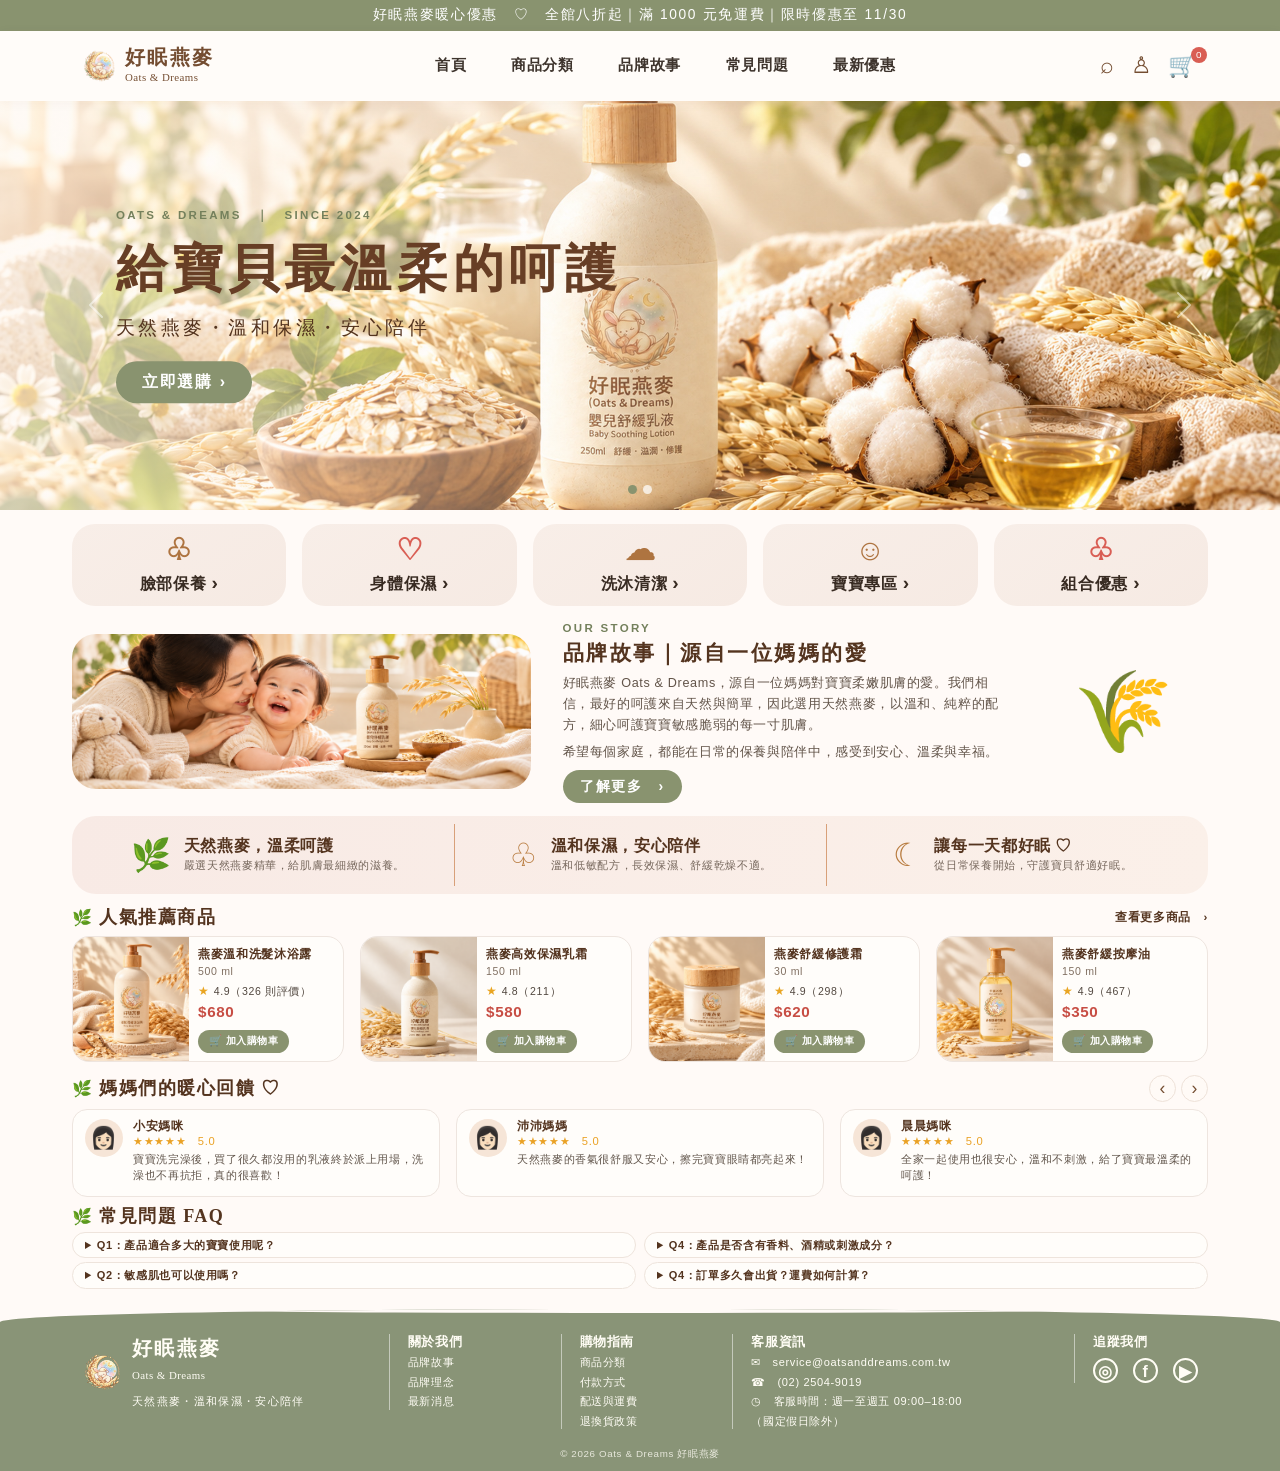
==== commit c4cb0ad6: "Update brand story image and massage oil price" ====
--- a/index.html
+++ b/index.html
@@ -39,11 +39,9 @@
                 <div class="carousel-indicators">
                     <button type="button" data-bs-target="#heroCarousel" data-bs-slide-to="0" class="active" aria-current="true" aria-label="第 1 張"></button>
                     <button type="button" data-bs-target="#heroCarousel" data-bs-slide-to="1" aria-label="第 2 張"></button>
-                    <button type="button" data-bs-target="#heroCarousel" data-bs-slide-to="2" aria-label="第 3 張"></button>
                 </div>
                 <div class="carousel-inner">
                     <div class="carousel-item active"><img src="img/01.jpg" class="hero-image" alt="天然燕麥與好眠燕麥寶寶舒緩乳液"><div class="hero-copy"><p class="eyebrow">OATS &amp; DREAMS　｜　SINCE 2024</p><h1>給寶貝最溫柔的呵護</h1><p class="hero-subtitle">天然燕麥・溫和保濕・安心陪伴</p><a class="btn btn-olive" href="#products">立即選購 <span aria-hidden="true">›</span></a></div></div>
-                    <div class="carousel-item"><img src="img/02.jpg" class="hero-image" alt="媽媽與寶寶的溫柔肌膚呵護"><div class="hero-copy"><p class="eyebrow">GENTLE CARE, EVERY DAY</p><h2>從第一瓶開始<br>給寶貝安心呵護</h2><p class="hero-subtitle">溫柔成分，陪伴每一個成長時刻</p><a class="btn btn-olive" href="#story">認識我們 <span aria-hidden="true">›</span></a></div></div>
                     <div class="carousel-item"><img src="img/03.jpg" class="hero-image" alt="好眠燕麥為寶貝帶來舒適保濕"><div class="hero-copy"><p class="eyebrow">A LITTLE LOVE, A BETTER SLEEP</p><h2>溫柔呵護<br>寶貝的每一夜</h2><p class="hero-subtitle">天然燕麥 × 溫和保濕</p><a class="btn btn-olive" href="#products">探索系列 <span aria-hidden="true">›</span></a></div></div>
                 </div>
                 <button class="carousel-control-prev" type="button" data-bs-target="#heroCarousel" data-bs-slide="prev" aria-label="上一張"><span class="carousel-control-prev-icon" aria-hidden="true"></span></button>
@@ -61,7 +59,7 @@
             </section>
 
             <section id="story" class="story row align-items-center g-4">
-                <div class="col-lg-5"><img src="img/02.jpg" class="story-image" alt="媽媽親吻寶寶，傳遞溫柔呵護"></div>
+                <div class="col-lg-5"><img src="img/品牌故事.png" class="story-image" alt="媽媽陪伴寶寶，與好眠燕麥產品一同入鏡"></div>
                 <div class="col-lg-5 story-copy"><p class="section-kicker">OUR STORY</p><h2>品牌故事｜源自一位媽媽的愛</h2><p>好眠燕麥 Oats &amp; Dreams，源自一位媽媽對寶寶柔嫩肌膚的愛。我們相信，最好的呵護來自天然與簡單，因此選用天然燕麥，以溫和、純粹的配方，細心呵護寶寶敏感脆弱的每一寸肌膚。</p><p>希望每個家庭，都能在日常的保養與陪伴中，感受到安心、溫柔與幸福。</p><a class="btn btn-olive btn-sm" href="#footer">了解更多　›</a></div>
                 <div class="col-lg-2 story-sprig" aria-hidden="true">🌾</div>
             </section>
@@ -78,7 +76,7 @@
                     <div class="col-12 col-sm-6 col-lg-3"><article class="product-card"><img src="img/燕麥溫和洗髮沐浴露.png" alt="燕麥溫和洗髮沐浴露"><div class="product-info"><h3>燕麥溫和洗髮沐浴露</h3><p>500 ml</p><div class="rating">★ <span>4.9（326 則評價）</span></div><strong class="price">$680</strong><a class="btn btn-olive btn-sm" href="#footer">🛒 加入購物車</a></div></article></div>
                     <div class="col-12 col-sm-6 col-lg-3"><article class="product-card"><img src="img/燕麥高效保濕乳霜.png" alt="燕麥高效保濕乳霜"><div class="product-info"><h3>燕麥高效保濕乳霜</h3><p>150 ml</p><div class="rating">★ <span>4.8（211）</span></div><strong class="price">$580</strong><a class="btn btn-olive btn-sm" href="#footer">🛒 加入購物車</a></div></article></div>
                     <div class="col-12 col-sm-6 col-lg-3"><article class="product-card"><img src="img/燕麥舒緩修護霜.png" alt="燕麥舒緩修護霜"><div class="product-info"><h3>燕麥舒緩修護霜</h3><p>30 ml</p><div class="rating">★ <span>4.9（298）</span></div><strong class="price">$620</strong><a class="btn btn-olive btn-sm" href="#footer">🛒 加入購物車</a></div></article></div>
-                    <div class="col-12 col-sm-6 col-lg-3"><article class="product-card"><img src="img/燕麥舒緩按摩油.png" alt="燕麥舒緩按摩油"><div class="product-info"><h3>燕麥舒緩按摩油</h3><p>150 ml</p><div class="rating">★ <span>4.9（467）</span></div><strong class="price">$1,080</strong><a class="btn btn-olive btn-sm" href="#footer">🛒 加入購物車</a></div></article></div>
+                    <div class="col-12 col-sm-6 col-lg-3"><article class="product-card"><img src="img/燕麥舒緩按摩油.png" alt="燕麥舒緩按摩油"><div class="product-info"><h3>燕麥舒緩按摩油</h3><p>150 ml</p><div class="rating">★ <span>4.9（467）</span></div><strong class="price">$350</strong><a class="btn btn-olive btn-sm" href="#footer">🛒 加入購物車</a></div></article></div>
                 </div>
             </section>
 
--- a/css/style.css
+++ b/css/style.css
@@ -16,7 +16,7 @@
 .brand-mark { display: inline-flex; align-items: center; gap: 9px; color: var(--brown); line-height: 1.1; }
 .brand-mark strong, .footer-brand strong { display: block; font-family: Georgia, "Noto Serif TC", serif; font-size: 1.22rem; letter-spacing: .12em; }
 .brand-mark small, .footer-brand small { display: block; margin-top: 4px; font-family: Georgia, serif; font-size: .68rem; letter-spacing: .04em; }
-.brand-logo { display: block; width: 46px; height: 46px; object-fit: contain; }
+.brand-logo { display: block; width: 34px; height: 34px; object-fit: contain; }
 .navbar-nav .nav-link { padding: .75rem .65rem !important; color: #3e342d; font-size: .95rem; font-weight: 600; }
 .navbar-nav .nav-link:hover, .nav-tools a:hover { color: var(--olive-dark); }
 .nav-tools a { position: relative; color: var(--brown); font-size: 1.45rem; line-height: 1; }
@@ -87,7 +87,7 @@
 .site-footer::before { position: absolute; top: 0; right: 0; left: 0; height: 14px; border-radius: 50%; background: #fffaf7; content: ""; transform: translateY(-10px); }
 .footer-content { display: flex; align-items: flex-start; justify-content: space-between; gap: 22px; }
 .footer-brand { display: flex; align-items: center; gap: 10px; min-width: 240px; }
-.footer-brand .brand-logo { width: 52px; height: 52px; }
+.footer-brand .brand-logo { width: 40px; height: 40px; }
 .footer-brand p { margin: 10px 0 0; font-size: .7rem; letter-spacing: .12em; }
 .footer-col { display: flex; flex-direction: column; gap: 3px; min-width: 105px; padding-left: 18px; border-left: 1px solid #ffffff80; font-size: .69rem; }
 .footer-col h2 { margin: 0 0 2px; font-size: .8rem; font-weight: 700; }
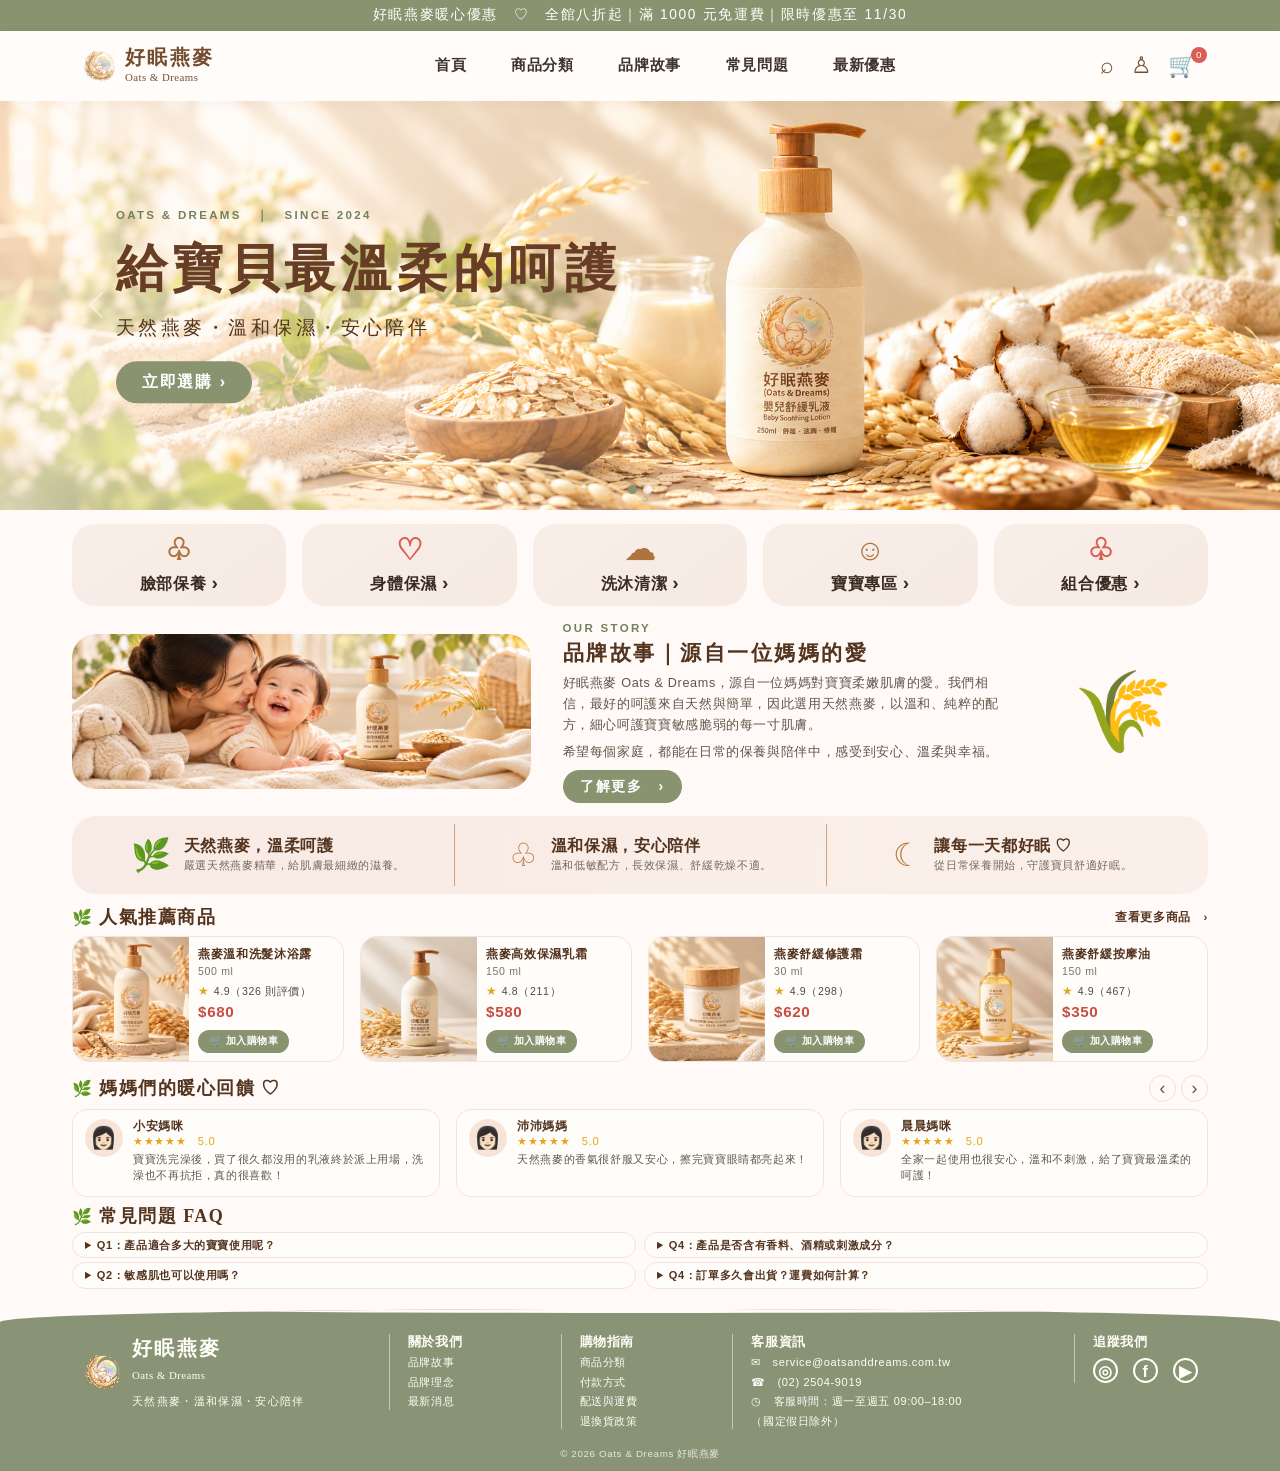
==== commit 2deab383: "Switch hero carousel to new PNG banners" ====
--- a/index.html
+++ b/index.html
@@ -41,8 +41,8 @@
                     <button type="button" data-bs-target="#heroCarousel" data-bs-slide-to="1" aria-label="第 2 張"></button>
                 </div>
                 <div class="carousel-inner">
-                    <div class="carousel-item active"><img src="img/01.jpg" class="hero-image" alt="天然燕麥與好眠燕麥寶寶舒緩乳液"><div class="hero-copy"><p class="eyebrow">OATS &amp; DREAMS　｜　SINCE 2024</p><h1>給寶貝最溫柔的呵護</h1><p class="hero-subtitle">天然燕麥・溫和保濕・安心陪伴</p><a class="btn btn-olive" href="#products">立即選購 <span aria-hidden="true">›</span></a></div></div>
-                    <div class="carousel-item"><img src="img/03.jpg" class="hero-image" alt="好眠燕麥為寶貝帶來舒適保濕"><div class="hero-copy"><p class="eyebrow">A LITTLE LOVE, A BETTER SLEEP</p><h2>溫柔呵護<br>寶貝的每一夜</h2><p class="hero-subtitle">天然燕麥 × 溫和保濕</p><a class="btn btn-olive" href="#products">探索系列 <span aria-hidden="true">›</span></a></div></div>
+                    <div class="carousel-item active"><img src="img/01.png" class="hero-image" alt="燕麥與好眠燕麥嬰兒舒緩乳液"><div class="hero-copy"><p class="eyebrow">OATS &amp; DREAMS　｜　SINCE 2024</p><h1>給寶貝最溫柔的呵護</h1><p class="hero-subtitle">天然燕麥・溫和保濕・安心陪伴</p><a class="btn btn-olive" href="#products">立即選購 <span aria-hidden="true">›</span></a></div></div>
+                    <div class="carousel-item"><img src="img/02.png" class="hero-image" alt="溫柔呵護寶貝每一夜的好眠燕麥"><div class="hero-copy"><p class="eyebrow">A LITTLE LOVE, A BETTER SLEEP</p><h2>溫柔呵護<br>寶貝的每一夜</h2><p class="hero-subtitle">天然燕麥 × 溫和保濕</p><a class="btn btn-olive" href="#products">探索系列 <span aria-hidden="true">›</span></a></div></div>
                 </div>
                 <button class="carousel-control-prev" type="button" data-bs-target="#heroCarousel" data-bs-slide="prev" aria-label="上一張"><span class="carousel-control-prev-icon" aria-hidden="true"></span></button>
                 <button class="carousel-control-next" type="button" data-bs-target="#heroCarousel" data-bs-slide="next" aria-label="下一張"><span class="carousel-control-next-icon" aria-hidden="true"></span></button>
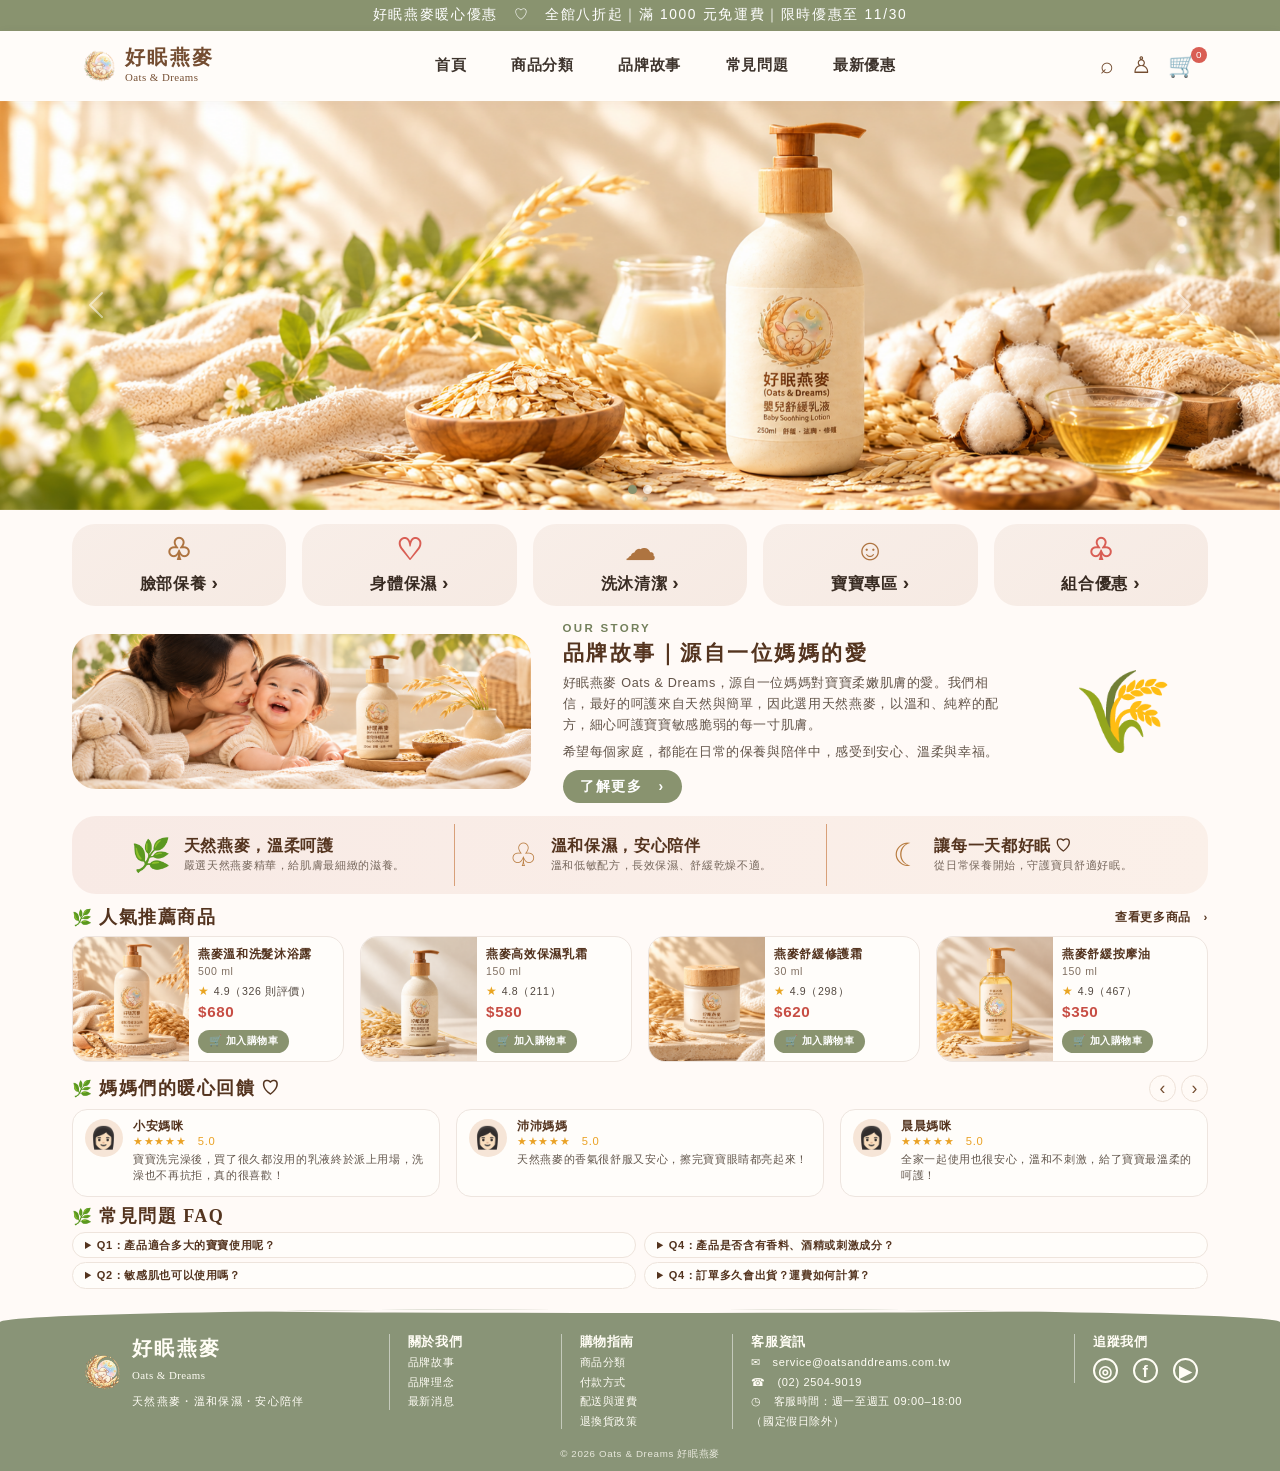
==== commit 42aeb662: "Remove copy from first carousel slide" ====
--- a/index.html
+++ b/index.html
@@ -41,8 +41,8 @@
                     <button type="button" data-bs-target="#heroCarousel" data-bs-slide-to="1" aria-label="第 2 張"></button>
                 </div>
                 <div class="carousel-inner">
-                    <div class="carousel-item active"><img src="img/01.png" class="hero-image" alt="燕麥與好眠燕麥嬰兒舒緩乳液"><div class="hero-copy"><p class="eyebrow">OATS &amp; DREAMS　｜　SINCE 2024</p><h1>給寶貝最溫柔的呵護</h1><p class="hero-subtitle">天然燕麥・溫和保濕・安心陪伴</p><a class="btn btn-olive" href="#products">立即選購 <span aria-hidden="true">›</span></a></div></div>
-                    <div class="carousel-item"><img src="img/02.png" class="hero-image" alt="溫柔呵護寶貝每一夜的好眠燕麥"><div class="hero-copy"><p class="eyebrow">A LITTLE LOVE, A BETTER SLEEP</p><h2>溫柔呵護<br>寶貝的每一夜</h2><p class="hero-subtitle">天然燕麥 × 溫和保濕</p><a class="btn btn-olive" href="#products">探索系列 <span aria-hidden="true">›</span></a></div></div>
+                    <div class="carousel-item hero-image-only active"><img src="img/01.png" class="hero-image" alt="燕麥與好眠燕麥嬰兒舒緩乳液"></div>
+                    <div class="carousel-item hero-image-only"><img src="img/品牌故事.png" class="hero-image" alt="媽媽陪伴寶寶與好眠燕麥產品的情境照"></div>
                 </div>
                 <button class="carousel-control-prev" type="button" data-bs-target="#heroCarousel" data-bs-slide="prev" aria-label="上一張"><span class="carousel-control-prev-icon" aria-hidden="true"></span></button>
                 <button class="carousel-control-next" type="button" data-bs-target="#heroCarousel" data-bs-slide="next" aria-label="下一張"><span class="carousel-control-next-icon" aria-hidden="true"></span></button>
--- a/css/style.css
+++ b/css/style.css
@@ -25,6 +25,7 @@
 .hero { overflow: hidden; background: #eee3d9; }
 .hero-image { width: 100%; height: 100%; object-fit: cover; object-position: center 54%; }
 .hero .carousel-item::after { position: absolute; inset: 0; background: linear-gradient(90deg, rgba(255,248,241,.68), rgba(255,248,241,.33) 37%, transparent 70%); content: ""; }
+.hero .carousel-item.hero-image-only::after { display: none; }
 .hero-copy { position: absolute; z-index: 1; top: 50%; left: max(calc((100vw - 1120px) / 2 + 36px), 8%); width: min(46%, 510px); transform: translateY(-50%); }
 .hero-copy .eyebrow, .section-kicker { margin-bottom: .55rem; color: var(--olive-dark); font-size: .72rem; font-weight: 700; letter-spacing: .2em; }
 .hero-copy h1, .hero-copy h2 { margin-bottom: .4rem; color: #673e25; font-family: Georgia, "Noto Serif TC", serif; font-size: clamp(2rem, 4vw, 3.25rem); font-weight: 700; letter-spacing: .1em; line-height: 1.35; }
